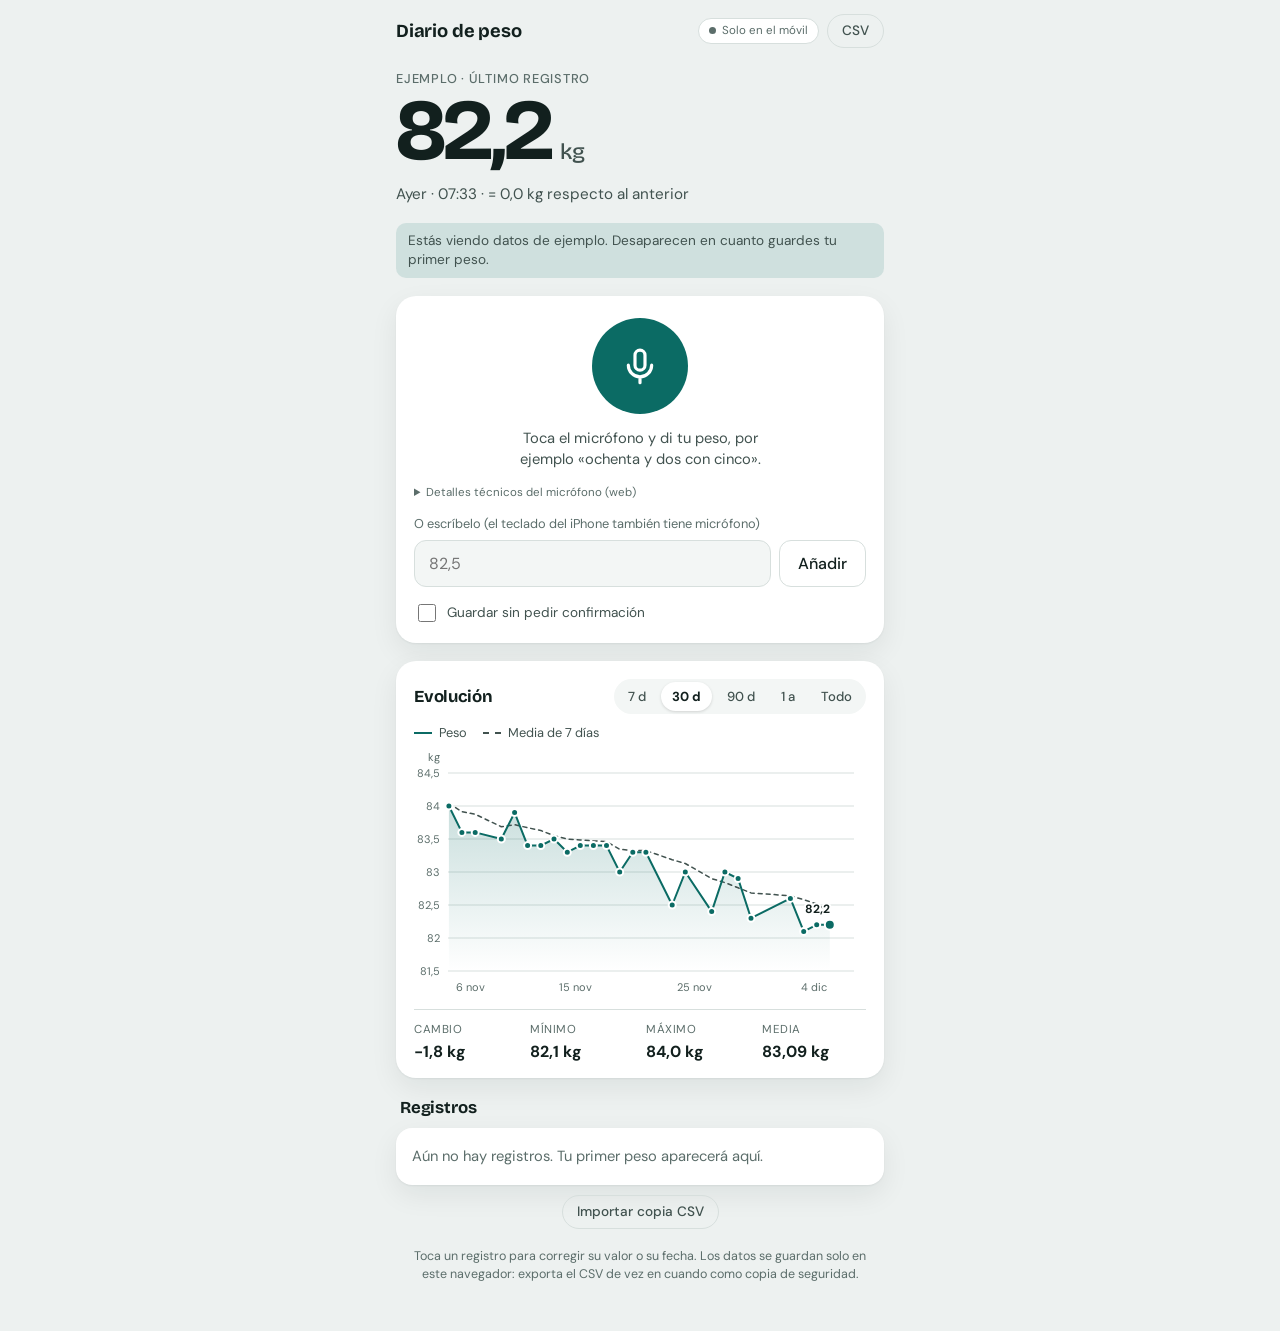
==== diario-peso/index.html @ 84ba1b54 "Diario de peso: mover a su carpeta diario-peso/ La app estaba suelta en la raíz del repo; ahora vive" ====
<!doctype html>
<html lang="es">
<head>
<meta charset="utf-8">
<meta name="viewport" content="width=device-width,initial-scale=1,viewport-fit=cover">
<meta name="color-scheme" content="light dark">
<meta name="theme-color" content="#0B6B64">
<meta name="description" content="Registra tu peso por voz, con fecha y hora, y mira su evolución.">
<link rel="apple-touch-icon" href="[data-uri]">
<link rel="icon" href="[data-uri]">
<title>Diario de peso</title>
<link rel="preconnect" href="https://fonts.googleapis.com">
<link rel="preconnect" href="https://fonts.gstatic.com" crossorigin>
<link href="https://fonts.googleapis.com/css2?family=Bricolage+Grotesque:opsz,wght@12..96,500;12..96,700&family=DM+Sans:opsz,wght@9..40,400;9..40,500;9..40,700&display=swap" rel="stylesheet">
<style>
:root{
  --bg:#EDF1F0; --surface:#FFFFFF; --surface2:#F3F6F5;
  --ink:#12201E; --ink2:#41524F; --muted:#5B6D6A; --line:#D7DFDD;
  --accent:#0B6B64; --accent-ink:#FFFFFF; --accent-soft:rgba(11,107,100,.13);
  --rec:#C2410C; --rec-soft:rgba(194,65,12,.18); --danger:#B42318;
  --shadow:0 1px 2px rgba(18,32,30,.06),0 10px 28px rgba(18,32,30,.07);
  --display:'Bricolage Grotesque','DM Sans',system-ui,-apple-system,'Segoe UI',sans-serif;
  --body:'DM Sans',system-ui,-apple-system,'Segoe UI',sans-serif;
  color-scheme:light;
}
@media (prefers-color-scheme:dark){
  :root:not([data-theme="light"]){
    --bg:#0C1413; --surface:#15201E; --surface2:#1B2927;
    --ink:#E7F0EE; --ink2:#B4C4C0; --muted:#8CA09B; --line:#283735;
    --accent:#4FC3B8; --accent-ink:#06201D; --accent-soft:rgba(79,195,184,.16);
    --rec:#FB923C; --rec-soft:rgba(251,146,60,.22); --danger:#F97066;
    --shadow:0 1px 2px rgba(0,0,0,.4),0 10px 28px rgba(0,0,0,.35);
    color-scheme:dark;
  }
}
:root[data-theme="dark"]{
  --bg:#0C1413; --surface:#15201E; --surface2:#1B2927;
  --ink:#E7F0EE; --ink2:#B4C4C0; --muted:#8CA09B; --line:#283735;
  --accent:#4FC3B8; --accent-ink:#06201D; --accent-soft:rgba(79,195,184,.16);
  --rec:#FB923C; --rec-soft:rgba(251,146,60,.22); --danger:#F97066;
  --shadow:0 1px 2px rgba(0,0,0,.4),0 10px 28px rgba(0,0,0,.35);
  color-scheme:dark;
}
*,*::before,*::after{box-sizing:border-box}
[hidden]{display:none!important}
body{background:var(--bg);color:var(--ink);font:400 16px/1.45 var(--body);-webkit-text-size-adjust:100%}
button,input{font:inherit;color:inherit}
button{cursor:pointer;-webkit-tap-highlight-color:transparent}
:focus-visible{outline:2px solid var(--accent);outline-offset:2px}
h1,h2{margin:0;font-family:var(--display);font-weight:700;letter-spacing:-.01em}
.app{max-width:520px;margin:0 auto;padding-inline:16px;padding-block:14px 48px;display:flex;flex-direction:column;gap:18px}

/* header */
.top{display:flex;align-items:center;justify-content:space-between;gap:12px}
.top h1{font-size:1.15rem;white-space:nowrap}
.top-actions{display:flex;align-items:center;gap:8px}
.pill{display:inline-flex;align-items:center;gap:6px;font-size:.72rem;white-space:nowrap;color:var(--muted);padding:4px 10px;border:1px solid var(--line);border-radius:999px;background:var(--surface)}
.pill::before{content:"";width:7px;height:7px;border-radius:50%;background:var(--muted)}
.pill[data-s="cloud"]::before{background:var(--accent)}
.pill[data-s="error"]::before{background:var(--danger)}
.ghost{background:transparent;border:1px solid var(--line);color:var(--ink2);border-radius:999px;padding:6px 14px;font-size:.85rem;font-weight:500}
.ghost:active{background:var(--surface2)}

/* hero */
.hero{padding-block:4px 0}
.hero-label{font-size:.8rem;letter-spacing:.06em;text-transform:uppercase;color:var(--muted);font-weight:500}
.hero-val{display:flex;align-items:baseline;gap:8px;font-family:var(--display);line-height:1}
.hero-val #heroVal{font-size:clamp(3.6rem,20vw,5.4rem);font-weight:700;letter-spacing:-.03em;font-variant-numeric:tabular-nums}
.hero-val .unit{font-size:1.4rem;color:var(--ink2);font-weight:500}
.hero-sub{margin-top:8px;color:var(--ink2);font-size:.95rem;font-variant-numeric:tabular-nums}
.banner{font-size:.85rem;color:var(--ink2);background:var(--accent-soft);border-radius:10px;padding:8px 12px}

/* capture */
.capture{background:var(--surface);border-radius:20px;box-shadow:var(--shadow);padding:22px 18px 18px;display:flex;flex-direction:column;align-items:center;gap:14px}
.mic{position:relative;width:96px;height:96px;border-radius:50%;border:0;background:var(--accent);color:var(--accent-ink);display:grid;place-items:center;transition:transform .12s ease,background .2s ease}
.mic:active{transform:scale(.96)}
.mic svg{width:40px;height:40px}
.mic::after{content:"";position:absolute;inset:-10px;border-radius:50%;border:2px solid transparent;pointer-events:none}
.mic[aria-pressed="true"]{background:var(--rec);color:#fff}
.mic[aria-pressed="true"]::after{border-color:var(--rec-soft);animation:pulse 1.3s ease-out infinite}
@keyframes pulse{0%{transform:scale(.9);opacity:1}100%{transform:scale(1.25);opacity:0}}
@media (prefers-reduced-motion:reduce){.mic[aria-pressed="true"]::after{animation:none;border-color:var(--rec)}.mic{transition:none}}
.mic-hint{margin:0;text-align:center;color:var(--ink2);font-size:.92rem;max-width:34ch;text-wrap:balance}
.heard{margin:0;text-align:center;font-size:.9rem;color:var(--muted);font-style:italic;max-width:100%;overflow-wrap:anywhere}
.heard[data-err="1"]{color:var(--danger);font-style:normal}
.dbg{width:100%;font-size:.72rem;color:var(--muted)}
.dbg summary{cursor:pointer}
.dbg pre{margin:6px 0 0;white-space:pre-wrap;overflow-wrap:anywhere;font:400 .72rem/1.4 ui-monospace,Menlo,monospace;background:var(--surface2);border-radius:8px;padding:8px}
.confirm{width:100%;background:var(--surface2);border-radius:14px;padding:14px;display:flex;flex-direction:column;align-items:center;gap:10px}
.confirm-row{display:flex;align-items:center;gap:14px}
.confirm-val{font-family:var(--display);font-size:2.4rem;font-weight:700;font-variant-numeric:tabular-nums;line-height:1}
.confirm-val small{font-size:1.1rem;font-weight:500;color:var(--ink2);margin-left:4px}
.step{width:44px;height:44px;border-radius:50%;border:1px solid var(--line);background:var(--surface);font-size:1.2rem;font-weight:500;color:var(--ink)}
.confirm-when{font-size:.85rem;color:var(--muted)}
.confirm-actions{display:flex;gap:10px;width:100%}
.primary{flex:1;background:var(--accent);color:var(--accent-ink);border:0;border-radius:12px;padding:12px 16px;font-weight:700}
.secondary{flex:1;background:var(--surface);color:var(--ink);border:1px solid var(--line);border-radius:12px;padding:12px 16px;font-weight:500}
.manual{width:100%;display:flex;flex-direction:column;gap:6px}
.manual label{font-size:.8rem;color:var(--muted)}
.manual .row{display:flex;gap:8px}
.manual input{flex:1;min-width:0;background:var(--surface2);border:1px solid var(--line);border-radius:12px;padding:11px 14px;font-size:1rem}
.manual button{border-radius:12px;padding:0 18px;border:1px solid var(--line);background:var(--surface);font-weight:500}
.auto{display:flex;align-items:center;gap:8px;font-size:.85rem;color:var(--ink2);align-self:flex-start}
.auto input{width:18px;height:18px;accent-color:var(--accent)}

/* chart */
.chart-card{background:var(--surface);border-radius:20px;box-shadow:var(--shadow);padding:18px 14px 14px}
.chart-head{display:flex;align-items:center;justify-content:space-between;gap:10px;flex-wrap:wrap;padding-inline:4px}
.chart-head h2{font-size:1.05rem}
.chips{display:flex;gap:4px;background:var(--surface2);padding:3px;border-radius:999px}
.chips button{border:0;background:transparent;color:var(--ink2);padding:5px 11px;border-radius:999px;font-size:.82rem;font-weight:500}
.chips button[aria-pressed="true"]{background:var(--surface);color:var(--ink);box-shadow:0 1px 3px rgba(0,0,0,.14);font-weight:700}
.legend{display:flex;gap:16px;padding:10px 4px 0;font-size:.8rem;color:var(--ink2)}
.key{display:inline-flex;align-items:center;gap:7px}
.k-line,.k-dash{width:18px;height:0;border-top:2px solid var(--accent)}
.k-dash{border-top:2px dashed var(--ink2)}
.chart-wrap{position:relative;margin-top:6px}
.chart-wrap svg{display:block;width:100%;height:auto;touch-action:pan-y;user-select:none;-webkit-user-select:none}
.ax{fill:var(--muted);font-size:11px;font-family:var(--body);font-variant-numeric:tabular-nums}
.tip{position:absolute;z-index:2;pointer-events:none;background:var(--ink);color:var(--bg);border-radius:10px;padding:7px 10px;font-size:.8rem;line-height:1.3;white-space:nowrap;font-variant-numeric:tabular-nums}
.tip b{font-family:var(--display);font-size:1rem}
.stats{display:grid;grid-template-columns:repeat(auto-fit,minmax(76px,1fr));gap:8px 12px;margin:10px 4px 0;padding-top:12px;border-top:1px solid var(--line)}
.stats div{display:flex;flex-direction:column;gap:2px}
.stats dt{font-size:.72rem;letter-spacing:.05em;text-transform:uppercase;color:var(--muted)}
.stats dd{margin:0;font-weight:700;font-variant-numeric:tabular-nums}

/* history */
.history h2{font-size:1.05rem;padding-inline:4px;margin-bottom:8px}
.list{list-style:none;margin:0;padding:0;background:var(--surface);border-radius:16px;box-shadow:var(--shadow);overflow:hidden}
.list li+li{border-top:1px solid var(--line)}
.list button{width:100%;display:flex;align-items:center;justify-content:space-between;gap:12px;background:transparent;border:0;padding:13px 16px;text-align:left}
.list button:active{background:var(--surface2)}
.l-when{font-size:.92rem;color:var(--ink2)}
.l-val{font-weight:700;font-variant-numeric:tabular-nums;text-align:right}
.l-val small{display:block;font-weight:400;color:var(--muted);font-size:.75rem}
.empty{padding:18px 16px;color:var(--muted);font-size:.92rem;background:var(--surface);border-radius:16px;box-shadow:var(--shadow)}
.more{margin:10px auto 0;display:block}
.foot{margin:0;font-size:.78rem;color:var(--muted);text-align:center;text-wrap:balance}

/* dialog + toast */
dialog{border:0;border-radius:20px;padding:20px;background:var(--surface);color:var(--ink);width:min(92vw,420px);box-shadow:0 20px 60px rgba(0,0,0,.35)}
dialog::backdrop{background:rgba(6,16,14,.55)}
dialog h2{font-size:1.1rem;margin-bottom:12px}
dialog label{display:block;font-size:.8rem;color:var(--muted);margin:10px 0 4px}
dialog input{width:100%;background:var(--surface2);border:1px solid var(--line);border-radius:12px;padding:11px 14px;font-size:1rem}
.dlg-actions{display:flex;gap:8px;margin-top:16px;flex-wrap:wrap}
.danger{flex:1 0 100%;background:transparent;border:1px solid var(--danger);color:var(--danger);border-radius:12px;padding:11px 16px;font-weight:500}
.err{color:var(--danger);font-size:.85rem;margin:8px 0 0}
.toast{position:fixed;left:50%;bottom:calc(20px + env(safe-area-inset-bottom,0px));transform:translateX(-50%);background:var(--ink);color:var(--bg);padding:10px 16px;border-radius:999px;font-size:.9rem;z-index:10;max-width:calc(100vw - 32px);text-align:center;box-shadow:var(--shadow)}
</style>
<style>html,body{margin:0}</style>
</head>
<body>

<div class="app">
  <header class="top">
    <h1>Diario de peso</h1>
    <div class="top-actions">
      <span id="syncPill" class="pill" data-s="local">Solo en el móvil</span>
      <button id="exportBtn" class="ghost" type="button" aria-label="Exportar registros a CSV">CSV</button>
    </div>
  </header>

  <section class="hero" aria-live="polite">
    <div class="hero-label" id="heroLabel">Último registro</div>
    <div class="hero-val"><span id="heroVal">--</span><span class="unit">kg</span></div>
    <div class="hero-sub" id="heroSub"></div>
  </section>

  <div id="demoBanner" class="banner" hidden>Estás viendo datos de ejemplo. Desaparecen en cuanto guardes tu primer peso.</div>

  <section class="capture" aria-label="Registrar peso">
    <button id="micBtn" class="mic" type="button" aria-pressed="false" aria-label="Registrar peso por voz">
      <svg viewBox="0 0 24 24" fill="none" stroke="currentColor" stroke-width="1.9" stroke-linecap="round" stroke-linejoin="round" aria-hidden="true"><rect x="9" y="2.5" width="6" height="12" rx="3"/><path d="M5 11.5a7 7 0 0 0 14 0M12 18.5V22"/></svg>
    </button>
    <p id="micHint" class="mic-hint">Toca el micrófono y di tu peso, por ejemplo «ochenta y dos con cinco».</p>
    <p id="heard" class="heard" hidden></p>
    <details id="dbgBox" class="dbg"><summary>Detalles técnicos del micrófono (web)</summary><pre id="dbg">Aún no has tocado el micrófono.</pre></details>

    <div id="confirm" class="confirm" hidden>
      <div class="confirm-row">
        <button id="decBtn" class="step" type="button" aria-label="Restar 0,1 kilos">−</button>
        <div class="confirm-val"><span id="confirmVal">0,0</span><small>kg</small></div>
        <button id="incBtn" class="step" type="button" aria-label="Sumar 0,1 kilos">+</button>
      </div>
      <div class="confirm-when" id="confirmWhen"></div>
      <div class="confirm-actions">
        <button id="confirmSave" class="primary" type="button">Guardar</button>
        <button id="confirmDiscard" class="secondary" type="button">Descartar</button>
      </div>
    </div>

    <form id="manualForm" class="manual" autocomplete="off">
      <label for="manualInput">O escríbelo (el teclado del iPhone también tiene micrófono)</label>
      <div class="row">
        <input id="manualInput" type="text" inputmode="text" enterkeyhint="done" placeholder="82,5" aria-describedby="manualErr">
        <button type="submit">Añadir</button>
      </div>
      <div id="manualErr" class="err" hidden></div>
    </form>

    <label class="auto" for="autoSave"><input id="autoSave" type="checkbox"> Guardar sin pedir confirmación</label>
  </section>

  <section class="chart-card" aria-label="Evolución del peso">
    <div class="chart-head">
      <h2>Evolución</h2>
      <div class="chips" id="chips" role="group" aria-label="Periodo">
        <button type="button" data-r="7" aria-pressed="false">7 d</button>
        <button type="button" data-r="30" aria-pressed="true">30 d</button>
        <button type="button" data-r="90" aria-pressed="false">90 d</button>
        <button type="button" data-r="365" aria-pressed="false">1 a</button>
        <button type="button" data-r="all" aria-pressed="false">Todo</button>
      </div>
    </div>
    <div class="legend">
      <span class="key"><i class="k-line"></i>Peso</span>
      <span class="key" id="trendKey"><i class="k-dash"></i>Media de 7 días</span>
    </div>
    <div class="chart-wrap" id="chartWrap">
      <svg id="chart" role="img" aria-label="Gráfica de evolución del peso"></svg>
      <div id="tip" class="tip" hidden></div>
    </div>
    <dl class="stats" id="stats"></dl>
  </section>

  <section class="history" aria-label="Registros">
    <h2>Registros</h2>
    <ul class="list" id="list"></ul>
    <button id="moreBtn" class="ghost more" type="button" hidden>Mostrar más</button>
    <button id="importBtn" class="ghost more" type="button">Importar copia CSV</button>
    <input id="importFile" type="file" accept=".csv,text/csv,text/plain" hidden>
  </section>

  <p class="foot">Toca un registro para corregir su valor o su fecha. Los datos se guardan solo en este navegador: exporta el CSV de vez en cuando como copia de seguridad.</p>
</div>

<dialog id="editDlg" aria-labelledby="editTitle">
  <h2 id="editTitle">Editar registro</h2>
  <label for="editKg">Peso (kg)</label>
  <input id="editKg" type="text" inputmode="decimal" placeholder="82,5">
  <label for="editWhen">Fecha y hora</label>
  <input id="editWhen" type="datetime-local">
  <div id="editErr" class="err" hidden></div>
  <div class="dlg-actions">
    <button id="editSave" class="primary" type="button">Guardar cambios</button>
    <button id="editCancel" class="secondary" type="button">Cancelar</button>
    <button id="editDelete" class="danger" type="button">Eliminar registro</button>
  </div>
</dialog>

<div id="toast" class="toast" role="status" aria-live="polite" hidden></div>

<script>
(function () {
'use strict';
var $ = function (id) { return document.getElementById(id); };

/*PARSER_START*/
var NUM_WORDS = {cero:0,un:1,uno:1,una:1,dos:2,tres:3,cuatro:4,cinco:5,seis:6,siete:7,ocho:8,nueve:9,diez:10,once:11,doce:12,trece:13,catorce:14,quince:15,dieciseis:16,diecisiete:17,dieciocho:18,diecinueve:19,veinte:20,veintiun:21,veintiuno:21,veintidos:22,veintitres:23,veinticuatro:24,veinticinco:25,veintiseis:26,veintisiete:27,veintiocho:28,veintinueve:29,treinta:30,cuarenta:40,cincuenta:50,sesenta:60,setenta:70,ochenta:80,noventa:90,cien:100,ciento:100};
function isNum(w) { return Object.prototype.hasOwnProperty.call(NUM_WORDS, w); }
function stripAccents(s) { return s.normalize('NFD').replace(/[̀-ͯ]/g, ''); }
function wordsToDigits(s) {
  var tokens = s.split(/\s+/).filter(Boolean), out = [], i = 0;
  while (i < tokens.length) {
    if (!isNum(tokens[i])) { out.push(tokens[i]); i++; continue; }
    var j = i, run = [];
    while (j < tokens.length) {
      if (isNum(tokens[j])) { run.push(tokens[j]); j++; }
      else if (tokens[j] === 'y' && run.length && j + 1 < tokens.length && isNum(tokens[j + 1])) { j++; }
      else break;
    }
    var prev = out[out.length - 1];
    var afterSep = prev === 'coma' || prev === 'punto' || prev === 'con';
    var allDigits = run.every(function (w) { return NUM_WORDS[w] < 10; });
    if (run[0] === 'cero' || (afterSep && allDigits)) {
      out.push(run.map(function (w) { return NUM_WORDS[w]; }).join(''));
    } else {
      out.push(String(run.reduce(function (a, w) { return a + NUM_WORDS[w]; }, 0)));
    }
    i = j;
  }
  return out.join(' ');
}
function checkKg(v) { return (isFinite(v) && v >= 20 && v <= 400) ? Math.round(v * 100) / 100 : null; }
function parseWeight(raw) {
  if (!raw) return null;
  var s = stripAccents(String(raw).toLowerCase());
  s = s.replace(/(\d)\s*[.,]\s*(\d)/g, '$1.$2');
  s = s.replace(/\bkilogramos?\b|\bkilos?\b|\bkgs?\b/g, ' kg ');
  s = s.replace(/\bgramos?\b|\bgrs?\b/g, ' g ');
  s = s.replace(/[^a-z0-9.\s]/g, ' ');
  s = wordsToDigits(s.replace(/\s+/g, ' ').trim()).replace(/\s+/g, ' ');
  var m;
  if ((m = s.match(/(\d{2,3}(?:\.\d+)?)\s*kg\s*(?:y\s*)?(\d{1,3})\s*g\b/))) return checkKg(parseFloat(m[1]) + parseInt(m[2], 10) / 1000);
  if ((m = s.match(/(\d{2,3})\s*(?:kg\s*)?y\s*medi[oa]\b/))) return checkKg(parseInt(m[1], 10) + 0.5);
  if ((m = s.match(/(\d{2,3})\s*(?:coma|punto|con)\s*(\d{1,2})\b/))) return checkKg(parseFloat(m[1] + '.' + m[2]));
  var re = /(\d{2,3}(?:\.\d+)?)/g;
  while ((m = re.exec(s))) { var v = checkKg(parseFloat(m[1])); if (v !== null) return v; }
  return null;
}
/*PARSER_END*/

/* ---------- formato ---------- */
var nf = new Intl.NumberFormat('es-ES', {minimumFractionDigits: 1, maximumFractionDigits: 2});
var nf1 = new Intl.NumberFormat('es-ES', {minimumFractionDigits: 0, maximumFractionDigits: 1});
function fmt(v) { return nf.format(v); }
function r2(v) { return Math.round(v * 100) / 100; }
function signed(v) { v = r2(v); return (v > 0 ? '+' : v < 0 ? '−' : '±') + nf.format(Math.abs(v)); }
var dfDay = new Intl.DateTimeFormat('es-ES', {weekday: 'short', day: 'numeric', month: 'short'});
var dfTime = new Intl.DateTimeFormat('es-ES', {hour: '2-digit', minute: '2-digit'});
var dfShort = new Intl.DateTimeFormat('es-ES', {day: 'numeric', month: 'short'});
var dfMonth = new Intl.DateTimeFormat('es-ES', {month: 'short', year: '2-digit'});
function whenText(t) {
  var d = new Date(t), n = new Date();
  var same = function (a, b) { return a.toDateString() === b.toDateString(); };
  var y = new Date(n.getFullYear(), n.getMonth(), n.getDate() - 1);
  var day = same(d, n) ? 'Hoy' : same(d, y) ? 'Ayer' : dfDay.format(d);
  return day + ' · ' + dfTime.format(d);
}
function p2(n) { return String(n).padStart(2, '0'); }
function toLocalInput(t) { var d = new Date(t); return d.getFullYear() + '-' + p2(d.getMonth() + 1) + '-' + p2(d.getDate()) + 'T' + p2(d.getHours()) + ':' + p2(d.getMinutes()); }

/* ---------- almacenamiento ---------- */
var LS_KEY = 'peso.v1', LS_AUTO = 'peso.auto';
var state = {entries: [], deleted: []};
var dbDoc = null;
function loadLocal() {
  try {
    var raw = localStorage.getItem(LS_KEY);
    if (raw) { var s = JSON.parse(raw); if (s && Array.isArray(s.entries)) return {entries: s.entries, deleted: s.deleted || []}; }
  } catch (e) {}
  return {entries: [], deleted: []};
}
function saveLocal() { try { localStorage.setItem(LS_KEY, JSON.stringify(state)); } catch (e) {} }
function merge(a, b) {
  var m = new Map();
  a.entries.concat(b.entries).forEach(function (e) {
    var c = m.get(e.id);
    if (!c || (e.u || 0) > (c.u || 0)) m.set(e.id, e);
  });
  var del = Array.from(new Set(a.deleted.concat(b.deleted))).slice(-1000);
  del.forEach(function (id) { m.delete(id); });
  return {entries: Array.from(m.values()).sort(function (x, y) { return x.t - y.t; }), deleted: del};
}
function sig(s) { return JSON.stringify([s.entries.map(function (e) { return [e.id, e.t, e.kg, e.u || 0]; }), s.deleted.slice().sort()]); }

var syncStatus = 'local';
function setSync(s) {
  syncStatus = s;
  var el = $('syncPill');
  el.dataset.s = s;
  el.textContent = s === 'cloud' ? 'En tu cuenta' : s === 'error' ? 'Sin sincronizar' : 'Solo en el móvil';
}
var pushTimer = null, pushing = false, pushAgain = false;
function schedulePush() { if (!dbDoc) return; clearTimeout(pushTimer); pushTimer = setTimeout(pushNow, 500); }
async function pushNow() {
  if (!dbDoc) return;
  if (pushing) { pushAgain = true; return; }
  pushing = true;
  try { await dbDoc.set({v: 1, entries: state.entries, deleted: state.deleted}); setSync('cloud'); }
  catch (e) { setSync('error'); }
  finally { pushing = false; if (pushAgain) { pushAgain = false; schedulePush(); } }
}
async function initCloud() {
  try {
    var c = window.claude;
    if (!c || !c.use) return;
    var res = await Promise.all([c.use('db'), c.use('user')]);
    var db = res[0], user = res[1];
    if (!db || !user) return;
    var uid = await user.id();
    if (!uid) return;
    dbDoc = db.doc('data/users/' + uid + '/weights');
    var snap = await dbDoc.get();
    var remote = {entries: [], deleted: []};
    if (snap.exists) { var d = snap.data() || {}; remote = {entries: Array.isArray(d.entries) ? d.entries : [], deleted: Array.isArray(d.deleted) ? d.deleted : []}; }
    var merged = merge(state, remote);
    var needsPush = sig(merged) !== sig(merge(remote, {entries: [], deleted: []}));
    state = merged; saveLocal(); renderAll();
    if (needsPush || !snap.exists && state.entries.length) await pushNow(); else setSync('cloud');
  } catch (e) { setSync('error'); }
}
function commit() { saveLocal(); renderAll(); schedulePush(); }
function newId() { return Date.now().toString(36) + Math.random().toString(36).slice(2, 6); }
function addEntry(kg, t) {
  try { if (navigator.storage && navigator.storage.persist) navigator.storage.persist(); } catch (e) {}
  state.entries.push({id: newId(), t: t, kg: kg, u: Date.now()});
  state.entries.sort(function (a, b) { return a.t - b.t; });
  commit();
  toast('Guardado: ' + fmt(kg) + ' kg · ' + whenText(t).toLowerCase());
}

/* ---------- datos de ejemplo (solo en pantalla, nunca se guardan) ---------- */
function makeDemo() {
  var out = [], seed = 7;
  var rnd = function () { seed = (seed * 16807) % 2147483647; return seed / 2147483647; };
  var now = new Date();
  for (var d = 44; d >= 0; d--) {
    if (rnd() < 0.2) continue;
    var dt = new Date(now.getFullYear(), now.getMonth(), now.getDate() - d, 7, 30 + Math.floor(rnd() * 30));
    if (dt.getTime() > Date.now()) continue;
    var base = 84.6 - (44 - d) * 0.055;
    out.push({id: 'demo' + d, t: dt.getTime(), kg: Math.round((base + (rnd() - 0.5) * 0.9) * 10) / 10, u: 0});
  }
  return out;
}
var DEMO = makeDemo();
function isDemo() { return state.entries.length === 0; }
function viewEntries() { return isDemo() ? DEMO : state.entries; }

/* ---------- toast ---------- */
var toastTimer = null;
function toast(msg) {
  var el = $('toast'); el.textContent = msg; el.hidden = false;
  clearTimeout(toastTimer); toastTimer = setTimeout(function () { el.hidden = true; }, 3200);
}

/* ---------- render: cabecera, lista, estadísticas ---------- */
function renderHero() {
  var data = viewEntries(), last = data[data.length - 1], prev = data[data.length - 2];
  $('heroLabel').textContent = isDemo() ? 'Ejemplo · último registro' : 'Último registro';
  $('heroVal').textContent = fmt(last.kg);
  var sub = whenText(last.t);
  if (prev) {
    var dlt = r2(last.kg - prev.kg);
    sub += ' · ' + (dlt > 0 ? '↑ ' : dlt < 0 ? '↓ ' : '= ') + nf.format(Math.abs(dlt)) + ' kg respecto al anterior';
  }
  $('heroSub').textContent = sub;
  $('demoBanner').hidden = !isDemo();
}
var listLimit = 30;
function renderList() {
  var ul = $('list'), more = $('moreBtn');
  ul.innerHTML = '';
  if (isDemo()) {
    ul.innerHTML = '<li class="empty">Aún no hay registros. Tu primer peso aparecerá aquí.</li>';
    more.hidden = true; return;
  }
  var asc = state.entries, shown = asc.slice().reverse().slice(0, listLimit);
  var frag = document.createDocumentFragment();
  shown.forEach(function (e) {
    var idx = asc.indexOf(e), prev = idx > 0 ? asc[idx - 1] : null;
    var li = document.createElement('li'), b = document.createElement('button');
    b.type = 'button'; b.dataset.id = e.id;
    var l = document.createElement('span'); l.className = 'l-when'; l.textContent = whenText(e.t);
    var v = document.createElement('span'); v.className = 'l-val'; v.textContent = fmt(e.kg) + ' kg';
    if (prev) { var s = document.createElement('small'); s.textContent = signed(e.kg - prev.kg) + ' kg'; v.appendChild(s); }
    b.appendChild(l); b.appendChild(v); li.appendChild(b); frag.appendChild(li);
  });
  ul.appendChild(frag);
  more.hidden = asc.length <= listLimit;
}
function renderStats(pts) {
  var el = $('stats');
  if (!pts.length) { el.innerHTML = ''; return; }
  var kgs = pts.map(function (p) { return p.kg; });
  var min = Math.min.apply(null, kgs), max = Math.max.apply(null, kgs);
  var avg = kgs.reduce(function (a, b) { return a + b; }, 0) / kgs.length;
  var chg = pts.length > 1 ? signed(pts[pts.length - 1].kg - pts[0].kg) + ' kg' : '—';
  var items = [['Cambio', chg], ['Mínimo', fmt(min) + ' kg'], ['Máximo', fmt(max) + ' kg'], ['Media', fmt(r2(avg)) + ' kg']];
  el.innerHTML = items.map(function (i) { return '<div><dt>' + i[0] + '</dt><dd>' + i[1] + '</dd></div>'; }).join('');
}

/* ---------- gráfica ---------- */
var RANGES = {'7': 7, '30': 30, '90': 90, '365': 365, 'all': null};
var range = '30';
function visiblePts() {
  var data = viewEntries();
  if (range === 'all') return data;
  var cut = Date.now() - RANGES[range] * 864e5;
  return data.filter(function (e) { return e.t >= cut; });
}
function trendAt(all, t) {
  var lo = t - 7 * 864e5, s = 0, n = 0;
  for (var i = 0; i < all.length; i++) { if (all[i].t > lo && all[i].t <= t) { s += all[i].kg; n++; } }
  return n ? s / n : null;
}
function niceStep(span) {
  var steps = [0.1, 0.2, 0.5, 1, 2, 5, 10, 20, 50];
  for (var i = 0; i < steps.length; i++) if (span / steps[i] <= 5) return steps[i];
  return 100;
}
function drawChart() {
  var svg = $('chart'), wrap = $('chartWrap'), tip = $('tip');
  tip.hidden = true;
  var pts = visiblePts(), all = viewEntries();
  var W = Math.max(280, Math.round(wrap.clientWidth || 340)), H = 250;
  var m = {l: 38, r: 16, t: 24, b: 28};
  svg.setAttribute('viewBox', '0 0 ' + W + ' ' + H);
  renderStats(pts);
  $('trendKey').hidden = true;
  if (!pts.length) {
    svg.innerHTML = '<text class="ax" x="' + W / 2 + '" y="' + H / 2 + '" text-anchor="middle">Sin registros en este periodo</text>';
    svg.setAttribute('aria-label', 'Sin registros en este periodo');
    return;
  }
  var now = Date.now(), t0, t1;
  if (range === 'all') { t0 = pts[0].t; t1 = pts[pts.length - 1].t; }
  else { t1 = now; t0 = now - RANGES[range] * 864e5; }
  if (t1 - t0 < 6 * 36e5) { var c = (t0 + t1) / 2; t0 = c - 6 * 36e5; t1 = c + 6 * 36e5; }
  var pad = (t1 - t0) * 0.03; t1 += pad; if (range === 'all') t0 -= pad;
  var kgs = pts.map(function (p) { return p.kg; });
  var lo = Math.min.apply(null, kgs), hi = Math.max.apply(null, kgs);
  var yp = Math.max(0.3, (hi - lo) * 0.15); lo -= yp; hi += yp;
  var step = niceStep(hi - lo);
  var y0 = Math.floor(lo / step) * step, y1 = Math.ceil(hi / step) * step;
  var X = function (t) { return m.l + (t - t0) / (t1 - t0) * (W - m.l - m.r); };
  var Y = function (v) { return m.t + (1 - (v - y0) / (y1 - y0)) * (H - m.t - m.b); };
  var base = H - m.b, out = [];

  out.push('<defs><linearGradient id="gArea" x1="0" y1="0" x2="0" y2="1"><stop offset="0" style="stop-color:var(--accent);stop-opacity:.22"/><stop offset="1" style="stop-color:var(--accent);stop-opacity:0"/></linearGradient></defs>');
  var tickFmt = step < 1 ? nf1 : new Intl.NumberFormat('es-ES', {maximumFractionDigits: 0});
  for (var v = y0; v <= y1 + 1e-9; v += step) {
    var vv = r2(v), yy = Y(vv);
    out.push('<line x1="' + m.l + '" x2="' + (W - m.r) + '" y1="' + yy + '" y2="' + yy + '" style="stroke:var(--line)" stroke-width="1"/>');
    out.push('<text class="ax" x="' + (m.l - 8) + '" y="' + (yy + 4) + '" text-anchor="end">' + tickFmt.format(vv) + '</text>');
  }
  out.push('<text class="ax" x="' + (m.l - 8) + '" y="12" text-anchor="end">kg</text>');
  var spanDays = (t1 - t0) / 864e5;
  for (var k = 0; k < 4; k++) {
    var tt = t0 + (t1 - t0) * (k / 3.4 + 0.02), d = new Date(tt);
    var lab = spanDays <= 2 ? dfTime.format(d) : spanDays <= 200 ? dfShort.format(d) : dfMonth.format(d);
    out.push('<text class="ax" x="' + X(tt) + '" y="' + (H - 8) + '" text-anchor="' + (k === 0 ? 'start' : 'middle') + '">' + lab + '</text>');
  }
  var pos = pts.map(function (p) { return {x: X(p.t), y: Y(p.kg), p: p}; });
  var line = pos.map(function (q, i) { return (i ? 'L' : 'M') + q.x.toFixed(1) + ',' + q.y.toFixed(1); }).join('');
  if (pos.length > 1) {
    out.push('<path d="' + line + 'L' + pos[pos.length - 1].x.toFixed(1) + ',' + base + 'L' + pos[0].x.toFixed(1) + ',' + base + 'Z" fill="url(#gArea)"/>');
  }
  var trendOn = pts.length >= 4;
  if (trendOn) {
    var tl = pos.map(function (q, i) { return (i ? 'L' : 'M') + q.x.toFixed(1) + ',' + Y(trendAt(all, q.p.t)).toFixed(1); }).join('');
    out.push('<path d="' + tl + '" fill="none" style="stroke:var(--ink2)" stroke-width="1.5" stroke-dasharray="4 4" stroke-linecap="round" stroke-linejoin="round"/>');
    $('trendKey').hidden = false;
  }
  if (pos.length > 1) out.push('<path d="' + line + '" fill="none" style="stroke:var(--accent)" stroke-width="2" stroke-linecap="round" stroke-linejoin="round"/>');
  var dense = pos.length > 60;
  pos.forEach(function (q, i) {
    var isLast = i === pos.length - 1;
    if (dense && !isLast) return;
    out.push('<circle cx="' + q.x.toFixed(1) + '" cy="' + q.y.toFixed(1) + '" r="' + (isLast ? 5 : 3.5) + '" style="fill:var(--accent);stroke:var(--surface)" stroke-width="2"/>');
  });
  var L = pos[pos.length - 1], anchor = L.x > W - 50 ? 'end' : 'middle';
  out.push('<text x="' + L.x.toFixed(1) + '" y="' + (L.y - 12).toFixed(1) + '" text-anchor="' + anchor + '" style="fill:var(--ink);font:700 12px var(--body);stroke:var(--surface);stroke-width:4px;paint-order:stroke;stroke-linejoin:round">' + fmt(L.p.kg) + '</text>');
  out.push('<g id="hov" style="display:none"><line id="hovLine" y1="' + m.t + '" y2="' + base + '" style="stroke:var(--ink2)" stroke-width="1" stroke-dasharray="3 3"/><circle id="hovDot" r="6" style="fill:var(--accent);stroke:var(--surface)" stroke-width="2.5"/></g>');
  out.push('<rect id="hit" x="0" y="0" width="' + W + '" height="' + H + '" fill="transparent"/>');
  svg.innerHTML = out.join('');
  var first = pts[0], lastP = pts[pts.length - 1];
  svg.setAttribute('aria-label', 'Evolución del peso: ' + pts.length + ' registros, de ' + fmt(first.kg) + ' a ' + fmt(lastP.kg) + ' kilos');

  var hov = svg.querySelector('#hov'), hl = svg.querySelector('#hovLine'), hd = svg.querySelector('#hovDot'), hit = svg.querySelector('#hit');
  function show(ev) {
    var r = svg.getBoundingClientRect(), px = (ev.clientX - r.left) * (W / r.width), best = 0, bd = Infinity;
    for (var i = 0; i < pos.length; i++) { var dd = Math.abs(pos[i].x - px); if (dd < bd) { bd = dd; best = i; } }
    var q = pos[best], p = q.p;
    hov.style.display = '';
    hl.setAttribute('x1', q.x); hl.setAttribute('x2', q.x);
    hd.setAttribute('cx', q.x); hd.setAttribute('cy', q.y);
    var tr = trendAt(all, p.t);
    tip.innerHTML = '<b>' + fmt(p.kg) + ' kg</b><br>' + whenText(p.t) + (trendOn && tr ? '<br>Media 7 d: ' + fmt(r2(tr)) + ' kg' : '');
    tip.hidden = false;
    var sx = q.x * (r.width / W), sy = q.y * (r.height / H), tw = tip.offsetWidth, th = tip.offsetHeight;
    var left = Math.min(Math.max(0, sx - tw / 2), r.width - tw);
    var top = sy - th - 14; if (top < 0) top = sy + 16;
    tip.style.left = left + 'px'; tip.style.top = top + 'px';
  }
  function hide() { hov.style.display = 'none'; tip.hidden = true; }
  hit.addEventListener('pointermove', show);
  hit.addEventListener('pointerdown', show);
  hit.addEventListener('pointerleave', hide);
  hit.addEventListener('pointercancel', hide);
}

function renderAll() { renderHero(); renderList(); drawChart(); }

/* ---------- confirmación ---------- */
var pending = null;
function showConfirm(kg, t) {
  pending = {kg: kg, t: t};
  $('confirmVal').textContent = fmt(kg);
  $('confirmWhen').textContent = 'Se guardará como: ' + whenText(t).toLowerCase();
  $('confirm').hidden = false;
  $('confirmSave').focus({preventScroll: true});
}
function hideConfirm() { pending = null; $('confirm').hidden = true; }
function nudge(d) { if (!pending) return; pending.kg = r2(Math.min(400, Math.max(20, pending.kg + d))); $('confirmVal').textContent = fmt(pending.kg); }
$('decBtn').addEventListener('click', function () { nudge(-0.1); });
$('incBtn').addEventListener('click', function () { nudge(0.1); });
$('confirmSave').addEventListener('click', function () { if (pending) { addEntry(pending.kg, pending.t); hideConfirm(); setHeard('', false); } });
$('confirmDiscard').addEventListener('click', function () { hideConfirm(); setHeard('', false); });

/* ---------- voz ---------- */
var SR = window.SpeechRecognition || window.webkitSpeechRecognition;
var T0 = Date.now(), dbg = [];
function log(m) { dbg.push(((Date.now() - T0) / 1000).toFixed(1) + ' s · ' + m); var el = $('dbg'); if (el) el.textContent = dbg.join('\n'); }
window.addEventListener('error', function (e) { log('ERROR JS: ' + e.message); });
var micBlocked = false;
var rec = null, listening = false, finalAlts = null, lastError = null, started = false, watchdog = null;
function diag() {
  var framed = 'desconocido';
  try { framed = window.top !== window ? 'sí' : 'no'; } catch (e) {}
  return 'Diagnóstico → voz disponible: ' + (SR ? 'sí' : 'no') + ' · dentro de otra página: ' + framed + ' · conexión segura: ' + (window.isSecureContext ? 'sí' : 'no');
}
var HINT_DEFAULT = 'Toca el micrófono y di tu peso, por ejemplo «ochenta y dos con cinco».';
function defaultHint() { return micBlocked ? 'Toca el botón para dictar con el micrófono del teclado del iPhone.' : HINT_DEFAULT; }
function setHint(t) { $('micHint').textContent = t; }
function setHeard(t, isErr) { var el = $('heard'); el.hidden = !t; el.textContent = t; el.dataset.err = isErr ? '1' : ''; }
function setMic(on) {
  listening = on;
  var b = $('micBtn'); b.setAttribute('aria-pressed', on ? 'true' : 'false');
  b.setAttribute('aria-label', on ? 'Detener la escucha' : 'Registrar peso por voz');
  setHint(on ? 'Escuchando… di tu peso.' : defaultHint());
}
var ERR_TEXT = {
  'not-allowed': 'Safari no deja a esta página usar el micrófono (está dentro de claude.ai). Toca de nuevo el botón para dictar con el micrófono del teclado del iPhone.',
  'service-not-allowed': 'El reconocimiento de voz no está disponible en esta página. Toca de nuevo el botón para dictar con el micrófono del teclado del iPhone.',
  'audio-capture': 'No se detecta ningún micrófono.',
  'network': 'El servicio de voz necesita conexión a internet.',
  'no-speech': 'No he oído nada. Vuelve a intentarlo.',
  'language-not-supported': 'El español no está disponible para el dictado en este dispositivo.'
};
function keyboardMode() {
  setHeard('Dictado con el teclado: toca el micrófono que aparece en el teclado del iPhone, di tu peso y pulsa Añadir.', false);
  var inp = $('manualInput'); inp.scrollIntoView({block: 'center', behavior: 'smooth'}); inp.focus();
}
function startListening() {
  log('toque recibido');
  if (micBlocked) { log('micrófono bloqueado antes → modo teclado'); keyboardMode(); return; }
  setHeard('Toque recibido… iniciando el micrófono', false);
  log('SpeechRecognition: ' + (window.SpeechRecognition ? 'sí' : 'no') + ' · webkitSpeechRecognition: ' + (window.webkitSpeechRecognition ? 'sí' : 'no'));
  log('mediaDevices: ' + (navigator.mediaDevices && navigator.mediaDevices.getUserMedia ? 'sí' : 'no') + ' · seguro: ' + (window.isSecureContext ? 'sí' : 'no'));
  log('navegador: ' + navigator.userAgent.replace(/Mozilla\/5.0 /, '').slice(0, 90));
  try { log('dentro de otra página: ' + (window.top !== window ? 'sí' : 'no')); } catch (e) { log('dentro de otra página: sí (bloqueado)'); }
  try {
    if (navigator.permissions && navigator.permissions.query) navigator.permissions.query({name: 'microphone'}).then(function (r) { log('permiso micrófono: ' + r.state); }, function (e) { log('permiso micrófono: no consultable'); });
  } catch (e) { log('permiso micrófono: no consultable'); }
  if (!SR) {
    log('SpeechRecognition no existe en esta página → no se puede escuchar');
    setHeard('Esta página no tiene acceso al reconocimiento de voz. Usa el campo de abajo con el micrófono del teclado.', true);
    return;
  }
  if (listening && rec) { try { rec.stop(); } catch (e) {} return; }
  hideConfirm(); setHeard('', false);
  finalAlts = null; lastError = null; started = false;
  clearTimeout(watchdog);
  watchdog = setTimeout(function () {
    log('6 s sin onstart ni onerror');
    if (!started) setHeard('El micrófono no responde en esta página (no ha llegado ni permiso ni error). Usa el campo de abajo con el micrófono del teclado. ' + diag(), true);
  }, 6000);
  try {
    rec = new SR();
    rec.lang = 'es-ES'; rec.interimResults = true; rec.continuous = false; rec.maxAlternatives = 4;
    rec.onaudiostart = function () { log('audiostart'); };
    rec.onspeechstart = function () { log('speechstart (se oye voz)'); };
    rec.onnomatch = function () { log('nomatch'); };
    rec.onstart = function () { log('onstart'); started = true; clearTimeout(watchdog); setHeard('', false); setMic(true); };
    rec.onresult = function (e) {
      var r = e.results[e.results.length - 1], alts = [];
      for (var i = 0; i < r.length; i++) alts.push(r[i].transcript);
      setHeard('«' + alts[0].trim() + '»', false);
      if (r.isFinal) finalAlts = alts;
    };
    rec.onerror = function (e) { if (e.error === 'not-allowed' || e.error === 'service-not-allowed') micBlocked = true; log('onerror: ' + e.error + (e.message ? ' (' + e.message + ')' : '')); lastError = e.error; started = true; clearTimeout(watchdog); };
    rec.onend = function () {
      log('onend · resultado final: ' + (finalAlts ? finalAlts[0] : 'ninguno'));
      clearTimeout(watchdog);
      setMic(false);
      if (finalAlts) return handleSpeech(finalAlts);
      if (lastError && lastError !== 'aborted') { setHeard(ERR_TEXT[lastError] || 'Error de reconocimiento de voz (' + lastError + ').', true); }
      else if (!lastError) { setHeard('No he oído nada. Vuelve a intentarlo.', true); }
    };
    log('llamando a start()');
    rec.start();
    log('start() no ha lanzado error');
  } catch (e) {
    log('start() lanzó: ' + (e && e.name) + ' ' + (e && e.message)); setMic(false); setHeard('No se ha podido iniciar el micrófono (' + (e && e.name || 'error') + '). Usa el campo de abajo. ' + diag(), true); }
}
function handleSpeech(alts) {
  var kg = null;
  for (var i = 0; i < alts.length && kg === null; i++) kg = parseWeight(alts[i]);
  if (kg === null) { setHeard('No he entendido un peso válido en «' + alts[0].trim() + '». Prueba con «82 con 5».', true); return; }
  var t = Date.now();
  if ($('autoSave').checked) { addEntry(kg, t); setHeard('', false); } else showConfirm(kg, t);
}
$('micBtn').addEventListener('click', startListening);

/* ---------- entrada manual ---------- */
$('manualForm').addEventListener('submit', function (ev) {
  ev.preventDefault();
  var inp = $('manualInput'), err = $('manualErr'), kg = parseWeight(inp.value);
  if (kg === null) { err.textContent = 'Escribe un peso entre 20 y 400 kg, por ejemplo 82,5.'; err.hidden = false; return; }
  err.hidden = true; addEntry(kg, Date.now()); inp.value = ''; inp.blur();
});
try { $('autoSave').checked = localStorage.getItem(LS_AUTO) === '1'; } catch (e) {}
$('autoSave').addEventListener('change', function () { try { localStorage.setItem(LS_AUTO, this.checked ? '1' : '0'); } catch (e) {} });

/* ---------- periodo ---------- */
$('chips').addEventListener('click', function (ev) {
  var b = ev.target.closest('button[data-r]'); if (!b) return;
  range = b.dataset.r;
  Array.prototype.forEach.call($('chips').children, function (x) { x.setAttribute('aria-pressed', x === b ? 'true' : 'false'); });
  drawChart();
});

/* ---------- lista y edición ---------- */
$('moreBtn').addEventListener('click', function () { listLimit += 30; renderList(); });
document.addEventListener('click', function (ev) {
  var b = ev.target.closest('#list button[data-id]'); if (b) openEdit(b.dataset.id);
});
var editing = null, delArmed = false;
function resetDelete() { delArmed = false; $('editDelete').textContent = 'Eliminar registro'; }
function openEdit(id) {
  var e = state.entries.find(function (x) { return x.id === id; }); if (!e) return;
  editing = id; $('editKg').value = String(e.kg).replace('.', ','); $('editWhen').value = toLocalInput(e.t);
  $('editErr').hidden = true; resetDelete(); $('editDlg').showModal();
}
$('editCancel').addEventListener('click', function () { $('editDlg').close(); });
$('editSave').addEventListener('click', function () {
  var kg = parseWeight($('editKg').value), t = new Date($('editWhen').value).getTime(), err = $('editErr');
  if (kg === null) { err.textContent = 'Escribe un peso entre 20 y 400 kg.'; err.hidden = false; return; }
  if (!isFinite(t)) { err.textContent = 'La fecha y la hora no son válidas.'; err.hidden = false; return; }
  var e = state.entries.find(function (x) { return x.id === editing; });
  if (e) { e.kg = kg; e.t = t; e.u = Date.now(); state.entries.sort(function (a, b) { return a.t - b.t; }); commit(); toast('Registro actualizado'); }
  $('editDlg').close();
});
$('editDelete').addEventListener('click', function () {
  if (!delArmed) { delArmed = true; this.textContent = 'Toca de nuevo para eliminar'; return; }
  state.entries = state.entries.filter(function (x) { return x.id !== editing; });
  state.deleted.push(editing); state.deleted = state.deleted.slice(-1000);
  commit(); toast('Registro eliminado'); $('editDlg').close();
});

/* ---------- exportar CSV ---------- */
async function exportCsv() {
  var rows = state.entries.slice().sort(function (a, b) { return a.t - b.t; });
  if (!rows.length) { toast('Todavía no hay registros que exportar'); return; }
  var lines = ['fecha;hora;peso_kg'].concat(rows.map(function (e) {
    var d = new Date(e.t);
    return d.getFullYear() + '-' + p2(d.getMonth() + 1) + '-' + p2(d.getDate()) + ';' + p2(d.getHours()) + ':' + p2(d.getMinutes()) + ';' + String(e.kg).replace('.', ',');
  }));
  var csv = '﻿' + lines.join('\r\n') + '\r\n';
  var n = new Date(), name = 'peso-' + n.getFullYear() + '-' + p2(n.getMonth() + 1) + '-' + p2(n.getDate()) + '.csv';
  try {
    var dl = window.claude && window.claude.use ? await window.claude.use('downloads') : null;
    if (dl) { await dl.save({filename: name, data: csv}); toast('CSV listo'); return; }
  } catch (e) { if (e && e.code === 'declined') return; }
  try {
    var blob = new Blob([csv], {type: 'text/csv;charset=utf-8'}), url = URL.createObjectURL(blob), a = document.createElement('a');
    a.href = url; a.download = name; document.body.appendChild(a); a.click(); a.remove();
    setTimeout(function () { URL.revokeObjectURL(url); }, 4000);
    toast('CSV descargado'); return;
  } catch (e) {}
  try { await navigator.clipboard.writeText(csv); toast('CSV copiado al portapapeles'); }
  catch (e) { toast('No se puede exportar desde este navegador'); }
}
$('exportBtn').addEventListener('click', exportCsv);

/* ---------- importar copia CSV ---------- */
$('importBtn').addEventListener('click', function () { $('importFile').click(); });
$('importFile').addEventListener('change', function () {
  var f = this.files && this.files[0], input = this; if (!f) return;
  var rd = new FileReader();
  rd.onload = function () {
    var n = 0, have = new Set(state.entries.map(function (e) { return e.t + '|' + e.kg; }));
    String(rd.result).replace(/^\uFEFF/, '').split(/\r?\n/).forEach(function (ln) {
      var m = ln.trim().match(/^(\d{4})-(\d{2})-(\d{2});(\d{2}):(\d{2});(\d{2,3}(?:[.,]\d{1,2})?)$/);
      if (!m) return;
      var t = new Date(+m[1], +m[2] - 1, +m[3], +m[4], +m[5]).getTime(), kg = checkKg(parseFloat(m[6].replace(',', '.')));
      if (kg === null || !isFinite(t) || have.has(t + '|' + kg)) return;
      state.entries.push({id: 'i' + t.toString(36) + n, t: t, kg: kg, u: Date.now()}); have.add(t + '|' + kg); n++;
    });
    if (n) { state.entries.sort(function (a, b) { return a.t - b.t; }); commit(); }
    toast(n ? 'Importados ' + n + ' registros' : 'No he encontrado registros nuevos en ese archivo');
    input.value = '';
  };
  rd.readAsText(f);
});

/* ---------- arranque ---------- */
state = loadLocal();
renderAll();
if (!SR) { setHint('Este navegador no ofrece reconocimiento de voz. Usa el micrófono del teclado del iPhone en el campo de abajo.'); log('al cargar: SpeechRecognition NO disponible'); }
else log('al cargar: reconocimiento de voz disponible');
if (window.ResizeObserver) { new ResizeObserver(function () { drawChart(); }).observe($('chartWrap')); }
else window.addEventListener('resize', drawChart);
initCloud();
})();
</script>

</body>
</html>
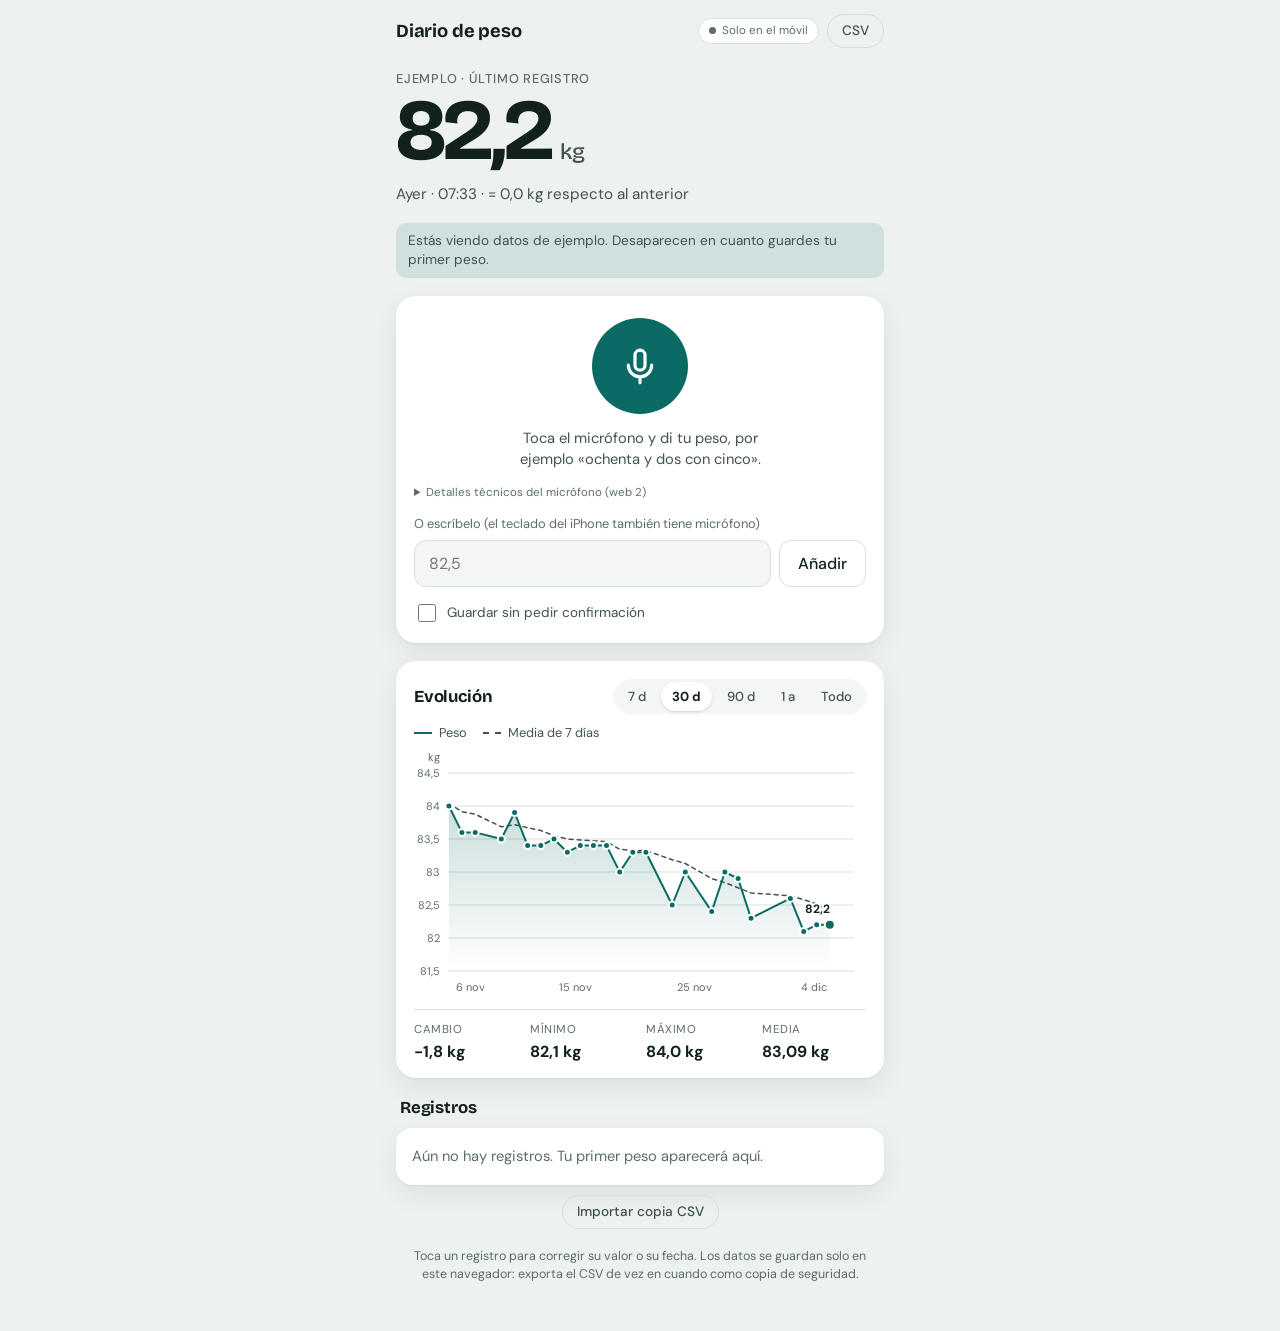
==== commit 9b2b0126: "Diario de peso: cerrar bien el micrófono entre dictados Cada sesión de reconocimiento de voz se cier" ====
--- a/diario-peso/index.html
+++ b/diario-peso/index.html
@@ -175,7 +175,7 @@
     </button>
     <p id="micHint" class="mic-hint">Toca el micrófono y di tu peso, por ejemplo «ochenta y dos con cinco».</p>
     <p id="heard" class="heard" hidden></p>
-    <details id="dbgBox" class="dbg"><summary>Detalles técnicos del micrófono (web)</summary><pre id="dbg">Aún no has tocado el micrófono.</pre></details>
+    <details id="dbgBox" class="dbg"><summary>Detalles técnicos del micrófono (web 2)</summary><pre id="dbg">Aún no has tocado el micrófono.</pre></details>
 
     <div id="confirm" class="confirm" hidden>
       <div class="confirm-row">
@@ -624,9 +624,40 @@
   setHeard('Dictado con el teclado: toca el micrófono que aparece en el teclado del iPhone, di tu peso y pulsa Añadir.', false);
   var inp = $('manualInput'); inp.scrollIntoView({block: 'center', behavior: 'smooth'}); inp.focus();
 }
+var closeTimer = null;
+// Cierra del todo una sesión: quita sus manejadores para que ningún evento tardío
+// (onend, onerror 'aborted', un resultado repetido) afecte a la siguiente.
+function detach(r) {
+  if (!r) return;
+  r.onstart = r.onresult = r.onerror = r.onend = r.onaudiostart = r.onspeechstart = r.onnomatch = null;
+  try { r.abort(); } catch (e) {}
+}
+function finishSession(r, why) {
+  if (r !== rec) return;
+  clearTimeout(watchdog); clearTimeout(closeTimer);
+  var alts = finalAlts, err = lastError;
+  detach(r); rec = null; finalAlts = null; lastError = null;
+  log('fin de sesión (' + why + ') · resultado final: ' + (alts ? alts[0] : 'ninguno'));
+  setMic(false);
+  if (alts) return handleSpeech(alts);
+  if (err && err !== 'aborted') { setHeard(ERR_TEXT[err] || 'Error de reconocimiento de voz (' + err + ').', true); }
+  else if (!err && why !== 'cancelado') { setHeard('No he oído nada. Vuelve a intentarlo.', true); }
+}
+// Pide al micrófono que se cierre; si Safari no avisa con onend, se cierra igualmente.
+function requestClose(r) {
+  try { r.stop(); } catch (e) {}
+  clearTimeout(closeTimer);
+  closeTimer = setTimeout(function () { log('onend no ha llegado → cierre forzado'); finishSession(r, 'forzado'); }, 1500);
+}
 function startListening() {
   log('toque recibido');
   if (micBlocked) { log('micrófono bloqueado antes → modo teclado'); keyboardMode(); return; }
+  if (rec) {
+    // Hay una sesión abierta (arrancando o escuchando): este toque la termina.
+    log('toque con sesión abierta → cerrar');
+    if (finalAlts) finishSession(rec, 'toque'); else if (started) requestClose(rec); else finishSession(rec, 'cancelado');
+    return;
+  }
   setHeard('Toque recibido… iniciando el micrófono', false);
   log('SpeechRecognition: ' + (window.SpeechRecognition ? 'sí' : 'no') + ' · webkitSpeechRecognition: ' + (window.webkitSpeechRecognition ? 'sí' : 'no'));
   log('mediaDevices: ' + (navigator.mediaDevices && navigator.mediaDevices.getUserMedia ? 'sí' : 'no') + ' · seguro: ' + (window.isSecureContext ? 'sí' : 'no'));
@@ -640,41 +671,46 @@
     setHeard('Esta página no tiene acceso al reconocimiento de voz. Usa el campo de abajo con el micrófono del teclado.', true);
     return;
   }
-  if (listening && rec) { try { rec.stop(); } catch (e) {} return; }
   hideConfirm(); setHeard('', false);
   finalAlts = null; lastError = null; started = false;
-  clearTimeout(watchdog);
-  watchdog = setTimeout(function () {
-    log('6 s sin onstart ni onerror');
-    if (!started) setHeard('El micrófono no responde en esta página (no ha llegado ni permiso ni error). Usa el campo de abajo con el micrófono del teclado. ' + diag(), true);
-  }, 6000);
+  clearTimeout(watchdog); clearTimeout(closeTimer);
+  var r;
   try {
-    rec = new SR();
-    rec.lang = 'es-ES'; rec.interimResults = true; rec.continuous = false; rec.maxAlternatives = 4;
-    rec.onaudiostart = function () { log('audiostart'); };
-    rec.onspeechstart = function () { log('speechstart (se oye voz)'); };
-    rec.onnomatch = function () { log('nomatch'); };
-    rec.onstart = function () { log('onstart'); started = true; clearTimeout(watchdog); setHeard('', false); setMic(true); };
-    rec.onresult = function (e) {
-      var r = e.results[e.results.length - 1], alts = [];
-      for (var i = 0; i < r.length; i++) alts.push(r[i].transcript);
+    r = rec = new SR();
+    r.lang = 'es-ES'; r.interimResults = true; r.continuous = false; r.maxAlternatives = 4;
+    r.onaudiostart = function () { if (r === rec) log('audiostart'); };
+    r.onspeechstart = function () { if (r === rec) log('speechstart (se oye voz)'); };
+    r.onnomatch = function () { if (r === rec) log('nomatch'); };
+    r.onstart = function () { if (r !== rec) return; log('onstart'); started = true; clearTimeout(watchdog); setHeard('', false); setMic(true); };
+    r.onresult = function (e) {
+      if (r !== rec) return;
+      var res = e.results[e.results.length - 1], alts = [];
+      for (var i = 0; i < res.length; i++) alts.push(res[i].transcript);
       setHeard('«' + alts[0].trim() + '»', false);
-      if (r.isFinal) finalAlts = alts;
+      // Con el resultado final ya no hace falta seguir escuchando: se cierra el micrófono.
+      if (res.isFinal && !finalAlts) { finalAlts = alts; requestClose(r); }
     };
-    rec.onerror = function (e) { if (e.error === 'not-allowed' || e.error === 'service-not-allowed') micBlocked = true; log('onerror: ' + e.error + (e.message ? ' (' + e.message + ')' : '')); lastError = e.error; started = true; clearTimeout(watchdog); };
-    rec.onend = function () {
-      log('onend · resultado final: ' + (finalAlts ? finalAlts[0] : 'ninguno'));
-      clearTimeout(watchdog);
-      setMic(false);
-      if (finalAlts) return handleSpeech(finalAlts);
-      if (lastError && lastError !== 'aborted') { setHeard(ERR_TEXT[lastError] || 'Error de reconocimiento de voz (' + lastError + ').', true); }
-      else if (!lastError) { setHeard('No he oído nada. Vuelve a intentarlo.', true); }
+    r.onerror = function (e) {
+      if (r !== rec) return;
+      if (e.error === 'not-allowed' || e.error === 'service-not-allowed') micBlocked = true;
+      log('onerror: ' + e.error + (e.message ? ' (' + e.message + ')' : ''));
+      lastError = e.error; started = true; clearTimeout(watchdog);
     };
+    r.onend = function () { log('onend'); finishSession(r, 'onend'); };
+    watchdog = setTimeout(function () {
+      if (r !== rec || started) return;
+      log('6 s sin onstart ni onerror');
+      finishSession(r, 'cancelado');
+      setHeard('El micrófono no responde en esta página (no ha llegado ni permiso ni error). Usa el campo de abajo con el micrófono del teclado. ' + diag(), true);
+    }, 6000);
     log('llamando a start()');
-    rec.start();
+    r.start();
     log('start() no ha lanzado error');
   } catch (e) {
-    log('start() lanzó: ' + (e && e.name) + ' ' + (e && e.message)); setMic(false); setHeard('No se ha podido iniciar el micrófono (' + (e && e.name || 'error') + '). Usa el campo de abajo. ' + diag(), true); }
+    log('start() lanzó: ' + (e && e.name) + ' ' + (e && e.message));
+    if (r) { detach(r); } rec = null; clearTimeout(watchdog); setMic(false);
+    setHeard('No se ha podido iniciar el micrófono (' + (e && e.name || 'error') + '). Usa el campo de abajo. ' + diag(), true);
+  }
 }
 function handleSpeech(alts) {
   var kg = null;
